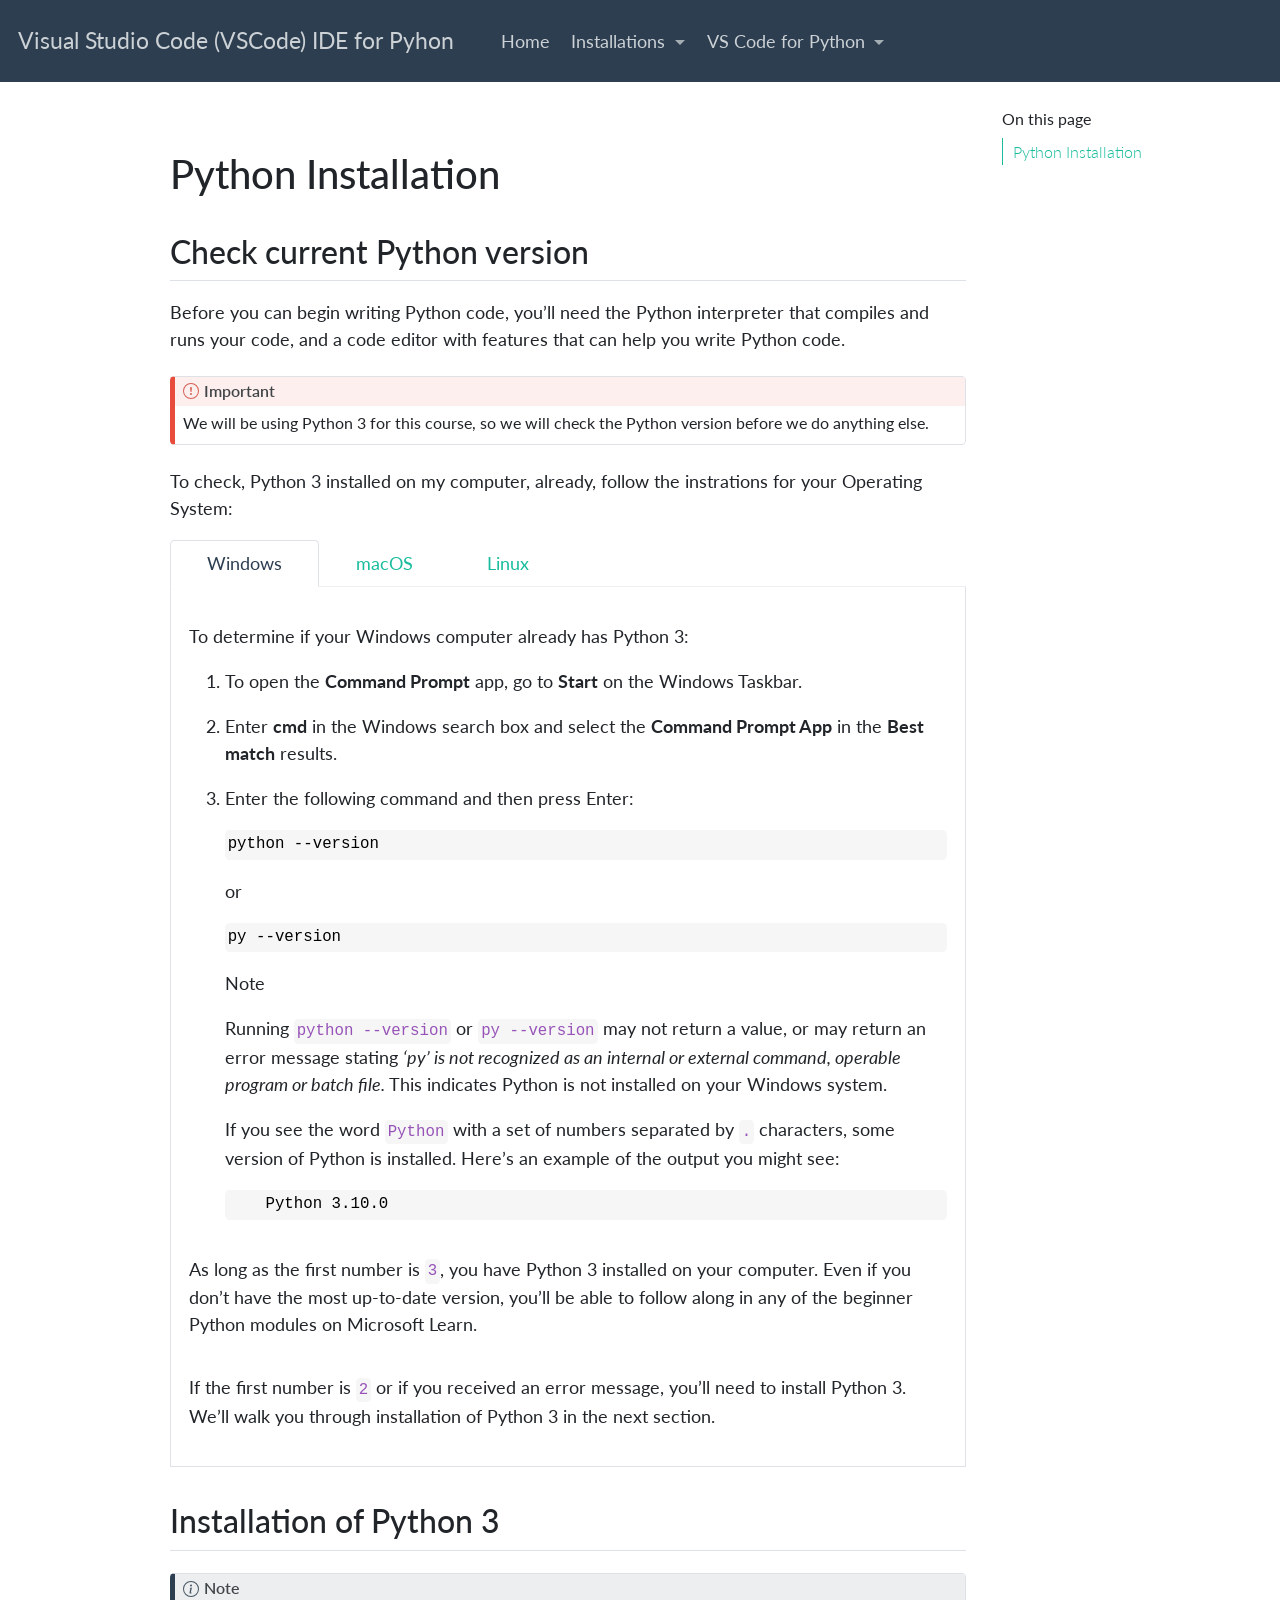
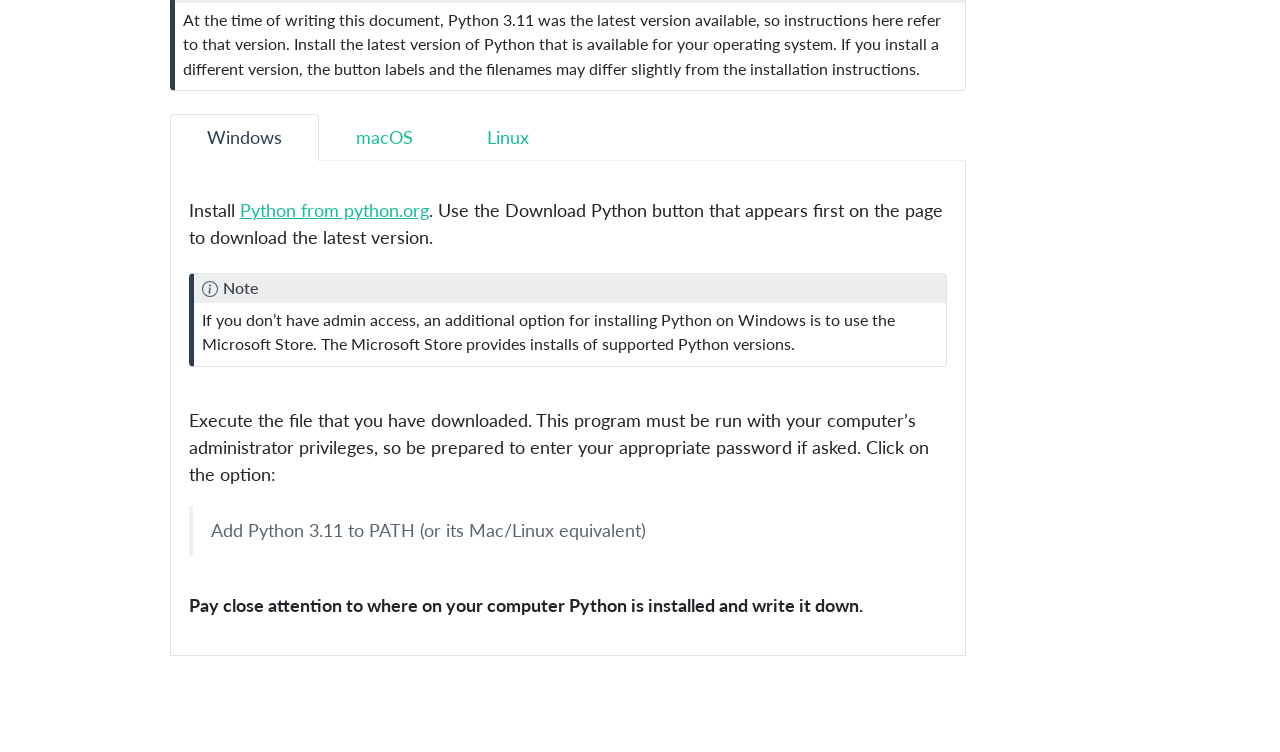
==== docs/python.html @ c5d936f9 "First commit" ====
<!DOCTYPE html>
<html xmlns="http://www.w3.org/1999/xhtml" lang="en" xml:lang="en"><head>

<meta charset="utf-8">
<meta name="generator" content="quarto-1.2.335">

<meta name="viewport" content="width=device-width, initial-scale=1.0, user-scalable=yes">


<title>Visual Studio Code (VSCode) IDE for Pyhon – python</title>
<style>
code{white-space: pre-wrap;}
span.smallcaps{font-variant: small-caps;}
div.columns{display: flex; gap: min(4vw, 1.5em);}
div.column{flex: auto; overflow-x: auto;}
div.hanging-indent{margin-left: 1.5em; text-indent: -1.5em;}
ul.task-list{list-style: none;}
ul.task-list li input[type="checkbox"] {
  width: 0.8em;
  margin: 0 0.8em 0.2em -1.6em;
  vertical-align: middle;
}
</style>


<script src="site_libs/quarto-nav/quarto-nav.js"></script>
<script src="site_libs/clipboard/clipboard.min.js"></script>
<script src="site_libs/quarto-search/autocomplete.umd.js"></script>
<script src="site_libs/quarto-search/fuse.min.js"></script>
<script src="site_libs/quarto-search/quarto-search.js"></script>
<meta name="quarto:offset" content="./">
<script src="site_libs/quarto-html/quarto.js"></script>
<script src="site_libs/quarto-html/popper.min.js"></script>
<script src="site_libs/quarto-html/tippy.umd.min.js"></script>
<script src="site_libs/quarto-html/anchor.min.js"></script>
<link href="site_libs/quarto-html/tippy.css" rel="stylesheet">
<link href="site_libs/quarto-html/quarto-syntax-highlighting.css" rel="stylesheet" id="quarto-text-highlighting-styles">
<script src="site_libs/bootstrap/bootstrap.min.js"></script>
<link href="site_libs/bootstrap/bootstrap-icons.css" rel="stylesheet">
<link href="site_libs/bootstrap/bootstrap.min.css" rel="stylesheet" id="quarto-bootstrap" data-mode="light">
<script id="quarto-search-options" type="application/json">{
  "location": "navbar",
  "copy-button": false,
  "collapse-after": 3,
  "panel-placement": "end",
  "type": "overlay",
  "limit": 20,
  "language": {
    "search-no-results-text": "No results",
    "search-matching-documents-text": "matching documents",
    "search-copy-link-title": "Copy link to search",
    "search-hide-matches-text": "Hide additional matches",
    "search-more-match-text": "more match in this document",
    "search-more-matches-text": "more matches in this document",
    "search-clear-button-title": "Clear",
    "search-detached-cancel-button-title": "Cancel",
    "search-submit-button-title": "Submit"
  }
}</script>


<link rel="stylesheet" href="styles.css">
</head>

<body class="nav-fixed">

<div id="quarto-search-results"></div>
  <header id="quarto-header" class="headroom fixed-top">
    <nav class="navbar navbar-expand-lg navbar-dark ">
      <div class="navbar-container container-fluid">
      <div class="navbar-brand-container">
    <a class="navbar-brand" href="./index.html">
    <span class="navbar-title">Visual Studio Code (VSCode) IDE for Pyhon</span>
    </a>
  </div>
          <button class="navbar-toggler" type="button" data-bs-toggle="collapse" data-bs-target="#navbarCollapse" aria-controls="navbarCollapse" aria-expanded="false" aria-label="Toggle navigation" onclick="if (window.quartoToggleHeadroom) { window.quartoToggleHeadroom(); }">
  <span class="navbar-toggler-icon"></span>
</button>
          <div class="collapse navbar-collapse" id="navbarCollapse">
            <ul class="navbar-nav navbar-nav-scroll me-auto">
  <li class="nav-item">
    <a class="nav-link" href="./index.html">
 <span class="menu-text">Home</span></a>
  </li>  
  <li class="nav-item dropdown ">
    <a class="nav-link dropdown-toggle" href="#" id="nav-menu-installations" role="button" data-bs-toggle="dropdown" aria-expanded="false">
 <span class="menu-text">Installations</span>
    </a>
    <ul class="dropdown-menu" aria-labelledby="nav-menu-installations">    
        <li>
    <a class="dropdown-item" href="./python.html">
 <span class="dropdown-text">Python Installation</span></a>
  </li>  
        <li>
    <a class="dropdown-item" href="./vscode.html">
 <span class="dropdown-text">Visual Studio Code Installation</span></a>
  </li>  
    </ul>
  </li>
  <li class="nav-item dropdown ">
    <a class="nav-link dropdown-toggle" href="#" id="nav-menu-vs-code-for-python" role="button" data-bs-toggle="dropdown" aria-expanded="false">
 <span class="menu-text">VS Code for Python</span>
    </a>
    <ul class="dropdown-menu" aria-labelledby="nav-menu-vs-code-for-python">    
        <li>
    <a class="dropdown-item" href="./python_extensions.html">
 <span class="dropdown-text">Installation of Python Extensions for VS Code</span></a>
  </li>  
        <li>
    <a class="dropdown-item" href="./running.html">
 <span class="dropdown-text">Getting Started with VS Code</span></a>
  </li>  
    </ul>
  </li>
</ul>
              <div id="quarto-search" class="" title="Search"></div>
          </div> <!-- /navcollapse -->
      </div> <!-- /container-fluid -->
    </nav>
</header>
<!-- content -->
<div id="quarto-content" class="quarto-container page-columns page-rows-contents page-layout-article page-navbar">
<!-- sidebar -->
<!-- margin-sidebar -->
    <div id="quarto-margin-sidebar" class="sidebar margin-sidebar">
        <nav id="TOC" role="doc-toc" class="toc-active">
    <h2 id="toc-title">On this page</h2>
   
  <ul>
  <li><a href="#python-installation" id="toc-python-installation" class="nav-link active" data-scroll-target="#python-installation">Python Installation</a>
  <ul class="collapse">
  <li><a href="#check-current-python-version" id="toc-check-current-python-version" class="nav-link" data-scroll-target="#check-current-python-version">Check current Python version</a></li>
  <li><a href="#installation-of-python-3" id="toc-installation-of-python-3" class="nav-link" data-scroll-target="#installation-of-python-3">Installation of Python 3</a></li>
  </ul></li>
  </ul>
</nav>
    </div>
<!-- main -->
<main class="content" id="quarto-document-content">



<section id="python-installation" class="level1">
<h1>Python Installation</h1>
<section id="check-current-python-version" class="level2">
<h2 class="anchored" data-anchor-id="check-current-python-version">Check current Python version</h2>
<p>Before you can begin writing Python code, you’ll need the Python interpreter that compiles and runs your code, and a code editor with features that can help you write Python code.</p>
<div class="callout-important callout callout-style-default callout-captioned">
<div class="callout-header d-flex align-content-center">
<div class="callout-icon-container">
<i class="callout-icon"></i>
</div>
<div class="callout-caption-container flex-fill">
Important
</div>
</div>
<div class="callout-body-container callout-body">
<p>We will be using Python 3 for this course, so we will check the Python version before we do anything else.</p>
</div>
</div>
<p>To check, Python 3 installed on my computer, already, follow the instrations for your Operating System:</p>
<div class="panel-tabset">
<ul class="nav nav-tabs" role="tablist"><li class="nav-item" role="presentation"><a class="nav-link active" id="tabset-1-1-tab" data-bs-toggle="tab" data-bs-target="#tabset-1-1" role="tab" aria-controls="tabset-1-1" aria-selected="true">Windows</a></li><li class="nav-item" role="presentation"><a class="nav-link" id="tabset-1-2-tab" data-bs-toggle="tab" data-bs-target="#tabset-1-2" role="tab" aria-controls="tabset-1-2" aria-selected="false">macOS</a></li><li class="nav-item" role="presentation"><a class="nav-link" id="tabset-1-3-tab" data-bs-toggle="tab" data-bs-target="#tabset-1-3" role="tab" aria-controls="tabset-1-3" aria-selected="false">Linux</a></li></ul>
<div class="tab-content">
<div id="tabset-1-1" class="tab-pane active" role="tabpanel" aria-labelledby="tabset-1-1-tab">
<p>To determine if your Windows computer already has Python 3:</p>
<ol type="1">
<li><p>To open the <strong>Command Prompt</strong> app, go to <strong>Start</strong> on the Windows Taskbar.</p></li>
<li><p>Enter <strong>cmd</strong> in the Windows search box and select the <strong>Command Prompt App</strong> in the <strong>Best match</strong> results.</p></li>
<li><p>Enter the following command and then press Enter:</p>
<pre><code>python --version</code></pre>
<p>or</p>
<pre><code>py --version</code></pre>
<p>Note</p>
<p>Running <code>python --version</code> or <code>py --version</code> may not return a value, or may return an error message stating <em>‘py’ is not recognized as an internal or external command, operable program or batch file.</em> This indicates Python is not installed on your Windows system.</p>
<p>If you see the word <code>Python</code> with a set of numbers separated by <code>.</code> characters, some version of Python is installed. Here’s an example of the output you might see:</p>
<pre><code>    Python 3.10.0</code></pre></li>
</ol>
<p>As long as the first number is <code>3</code>, you have Python 3 installed on your computer. Even if you don’t have the most up-to-date version, you’ll be able to follow along in any of the beginner Python modules on Microsoft Learn.</p>
<p>If the first number is <code>2</code> or if you received an error message, you’ll need to install Python 3. We’ll walk you through installation of Python 3 in the next section.</p>
</div>
<div id="tabset-1-2" class="tab-pane" role="tabpanel" aria-labelledby="tabset-1-2-tab">
<p>To determine if your macOS computer already has Python 3 installed:</p>
<ol type="1">
<li><p>Open the Terminal app by pressing Command + Spacebar key combination to search by using Spotlight.</p></li>
<li><p>In the search box, enter <strong>Terminal</strong>. In the results set select <strong>Terminal app</strong>, and then press Return to start the app.</p></li>
<li><p>At the command prompt, enter the following command:</p>
<pre><code>python3 --version</code></pre>
<p>Note</p>
<p>Running <code>python3 --version</code> may return an error message stating <em>command not found</em>. This indicates Python 3 is not installed on your iOS system.</p>
<p>You may see the return output contains the word <code>Python</code> followed by a set of numbers separated by <code>.</code> characters, for example:</p>
<pre><code>Python 3.10.0</code></pre></li>
</ol>
<p>As long as the first number is <code>3</code>, you have Python 3 installed on your computer. Even if you don’t have the most up-to-date version, you’ll be able to follow along in any of the beginner Python modules on Microsoft Learn.</p>
<p>If you received an error message, you’ll need to install Python 3. We’ll walk through installation of Python 3 in the next section.</p>
</div>
<div id="tabset-1-3" class="tab-pane" role="tabpanel" aria-labelledby="tabset-1-3-tab">
<p>Python is pre-installed on most Linux distributions (like Ubuntu).</p>
<p>To determine if your Linux computer already has Python 3 installed:</p>
<ol type="1">
<li><p>Open a Linux terminal session. The instructions for opening this session depend on your distribution and version of Linux. Check the online documentation for your Linux distribution for instructions on how to open a terminal session.</p></li>
<li><p>Enter the following command and then press Enter.</p>
<pre><code>python3 --version</code></pre>
<p>Note</p>
<p>Running <code>python3 --version</code> may return an error message stating <em>bash: python3: command not found</em>. This indicates Python 3 is not installed on your Linux system.</p></li>
</ol>
<p>The output may include the word <code>Python</code> with a set of numbers separated by <code>.</code> characters, for example:</p>
<pre><code>    Python 3.10.0</code></pre>
<p>As long as the first number is <code>3</code>, you have Python 3 installed on your computer. Even if you don’t have the most up-to-date version, you’ll be able to follow along in any of the beginner Python modules on Microsoft Learn.</p>
<p>If you received an error message, you’ll need to install Python 3. We’ll walk you through installation of Python 3 in the next section.</p>
</div>
</div>
</div>
</section>
<section id="installation-of-python-3" class="level2">
<h2 class="anchored" data-anchor-id="installation-of-python-3">Installation of Python 3</h2>
<div class="callout-note callout callout-style-default callout-captioned">
<div class="callout-header d-flex align-content-center">
<div class="callout-icon-container">
<i class="callout-icon"></i>
</div>
<div class="callout-caption-container flex-fill">
Note
</div>
</div>
<div class="callout-body-container callout-body">
<p>At the time of writing this document, Python 3.11 was the latest version available, so instructions here refer to that version. Install the latest version of Python that is available for your operating system. If you install a different version, the button labels and the filenames may differ slightly from the installation instructions.</p>
</div>
</div>
<div class="panel-tabset">
<ul class="nav nav-tabs" role="tablist"><li class="nav-item" role="presentation"><a class="nav-link active" id="tabset-2-1-tab" data-bs-toggle="tab" data-bs-target="#tabset-2-1" role="tab" aria-controls="tabset-2-1" aria-selected="true">Windows</a></li><li class="nav-item" role="presentation"><a class="nav-link" id="tabset-2-2-tab" data-bs-toggle="tab" data-bs-target="#tabset-2-2" role="tab" aria-controls="tabset-2-2" aria-selected="false">macOS</a></li><li class="nav-item" role="presentation"><a class="nav-link" id="tabset-2-3-tab" data-bs-toggle="tab" data-bs-target="#tabset-2-3" role="tab" aria-controls="tabset-2-3" aria-selected="false">Linux</a></li></ul>
<div class="tab-content">
<div id="tabset-2-1" class="tab-pane active" role="tabpanel" aria-labelledby="tabset-2-1-tab">
<p>Install <a href="https://www.python.org/downloads/">Python from python.org</a>. Use the Download Python button that appears first on the page to download the latest version.</p>
<div class="callout-note callout callout-style-default callout-captioned">
<div class="callout-header d-flex align-content-center">
<div class="callout-icon-container">
<i class="callout-icon"></i>
</div>
<div class="callout-caption-container flex-fill">
Note
</div>
</div>
<div class="callout-body-container callout-body">
<p>If you don’t have admin access, an additional option for installing Python on Windows is to use the Microsoft Store. The Microsoft Store provides installs of supported Python versions.</p>
</div>
</div>
<p>Execute the file that you have downloaded. This program must be run with your computer’s administrator privileges, so be prepared to enter your appropriate password if asked. Click on the option:</p>
<blockquote class="blockquote">
<p>Add Python 3.11 to PATH (or its Mac/Linux equivalent)</p>
</blockquote>
<p><strong>Pay close attention to where on your computer Python is installed and write it down.</strong></p>
</div>
<div id="tabset-2-2" class="tab-pane" role="tabpanel" aria-labelledby="tabset-2-2-tab">
<p>The system install of Python on macOS is not supported. Instead, a package management system like <code>Homebrew</code> is recommended. To install Python using Homebrew on macOS use <code>brew install python3</code> at the Terminal prompt.</p>
<div class="callout-note callout callout-style-default callout-captioned">
<div class="callout-header d-flex align-content-center">
<div class="callout-icon-container">
<i class="callout-icon"></i>
</div>
<div class="callout-caption-container flex-fill">
Note
</div>
</div>
<div class="callout-body-container callout-body">
<p>On macOS, make sure the location of your VS Code installation is included in your PATH environment variable.</p>
</div>
</div>
</div>
<div id="tabset-2-3" class="tab-pane" role="tabpanel" aria-labelledby="tabset-2-3-tab">
<p>The built-in Python 3 installation on Linux works well, but to install other Python packages you must install <code>pip</code> with <code>apt</code> or <code>dnf</code> package mangement depending on your Linux versions.</p>
</div>
</div>
</div>


</section>
</section>

</main> <!-- /main -->
<script id="quarto-html-after-body" type="application/javascript">
window.document.addEventListener("DOMContentLoaded", function (event) {
  const toggleBodyColorMode = (bsSheetEl) => {
    const mode = bsSheetEl.getAttribute("data-mode");
    const bodyEl = window.document.querySelector("body");
    if (mode === "dark") {
      bodyEl.classList.add("quarto-dark");
      bodyEl.classList.remove("quarto-light");
    } else {
      bodyEl.classList.add("quarto-light");
      bodyEl.classList.remove("quarto-dark");
    }
  }
  const toggleBodyColorPrimary = () => {
    const bsSheetEl = window.document.querySelector("link#quarto-bootstrap");
    if (bsSheetEl) {
      toggleBodyColorMode(bsSheetEl);
    }
  }
  toggleBodyColorPrimary();  
  const icon = "";
  const anchorJS = new window.AnchorJS();
  anchorJS.options = {
    placement: 'right',
    icon: icon
  };
  anchorJS.add('.anchored');
  const clipboard = new window.ClipboardJS('.code-copy-button', {
    target: function(trigger) {
      return trigger.previousElementSibling;
    }
  });
  clipboard.on('success', function(e) {
    // button target
    const button = e.trigger;
    // don't keep focus
    button.blur();
    // flash "checked"
    button.classList.add('code-copy-button-checked');
    var currentTitle = button.getAttribute("title");
    button.setAttribute("title", "Copied!");
    let tooltip;
    if (window.bootstrap) {
      button.setAttribute("data-bs-toggle", "tooltip");
      button.setAttribute("data-bs-placement", "left");
      button.setAttribute("data-bs-title", "Copied!");
      tooltip = new bootstrap.Tooltip(button, 
        { trigger: "manual", 
          customClass: "code-copy-button-tooltip",
          offset: [0, -8]});
      tooltip.show();    
    }
    setTimeout(function() {
      if (tooltip) {
        tooltip.hide();
        button.removeAttribute("data-bs-title");
        button.removeAttribute("data-bs-toggle");
        button.removeAttribute("data-bs-placement");
      }
      button.setAttribute("title", currentTitle);
      button.classList.remove('code-copy-button-checked');
    }, 1000);
    // clear code selection
    e.clearSelection();
  });
  function tippyHover(el, contentFn) {
    const config = {
      allowHTML: true,
      content: contentFn,
      maxWidth: 500,
      delay: 100,
      arrow: false,
      appendTo: function(el) {
          return el.parentElement;
      },
      interactive: true,
      interactiveBorder: 10,
      theme: 'quarto',
      placement: 'bottom-start'
    };
    window.tippy(el, config); 
  }
  const noterefs = window.document.querySelectorAll('a[role="doc-noteref"]');
  for (var i=0; i<noterefs.length; i++) {
    const ref = noterefs[i];
    tippyHover(ref, function() {
      // use id or data attribute instead here
      let href = ref.getAttribute('data-footnote-href') || ref.getAttribute('href');
      try { href = new URL(href).hash; } catch {}
      const id = href.replace(/^#\/?/, "");
      const note = window.document.getElementById(id);
      return note.innerHTML;
    });
  }
  const findCites = (el) => {
    const parentEl = el.parentElement;
    if (parentEl) {
      const cites = parentEl.dataset.cites;
      if (cites) {
        return {
          el,
          cites: cites.split(' ')
        };
      } else {
        return findCites(el.parentElement)
      }
    } else {
      return undefined;
    }
  };
  var bibliorefs = window.document.querySelectorAll('a[role="doc-biblioref"]');
  for (var i=0; i<bibliorefs.length; i++) {
    const ref = bibliorefs[i];
    const citeInfo = findCites(ref);
    if (citeInfo) {
      tippyHover(citeInfo.el, function() {
        var popup = window.document.createElement('div');
        citeInfo.cites.forEach(function(cite) {
          var citeDiv = window.document.createElement('div');
          citeDiv.classList.add('hanging-indent');
          citeDiv.classList.add('csl-entry');
          var biblioDiv = window.document.getElementById('ref-' + cite);
          if (biblioDiv) {
            citeDiv.innerHTML = biblioDiv.innerHTML;
          }
          popup.appendChild(citeDiv);
        });
        return popup.innerHTML;
      });
    }
  }
});
</script>
</div> <!-- /content -->



</body></html>
---- docs/site_libs/quarto-html/tippy.css ----
.tippy-box[data-animation=fade][data-state=hidden]{opacity:0}[data-tippy-root]{max-width:calc(100vw - 10px)}.tippy-box{position:relative;background-color:#333;color:#fff;border-radius:4px;font-size:14px;line-height:1.4;white-space:normal;outline:0;transition-property:transform,visibility,opacity}.tippy-box[data-placement^=top]>.tippy-arrow{bottom:0}.tippy-box[data-placement^=top]>.tippy-arrow:before{bottom:-7px;left:0;border-width:8px 8px 0;border-top-color:initial;transform-origin:center top}.tippy-box[data-placement^=bottom]>.tippy-arrow{top:0}.tippy-box[data-placement^=bottom]>.tippy-arrow:before{top:-7px;left:0;border-width:0 8px 8px;border-bottom-color:initial;transform-origin:center bottom}.tippy-box[data-placement^=left]>.tippy-arrow{right:0}.tippy-box[data-placement^=left]>.tippy-arrow:before{border-width:8px 0 8px 8px;border-left-color:initial;right:-7px;transform-origin:center left}.tippy-box[data-placement^=right]>.tippy-arrow{left:0}.tippy-box[data-placement^=right]>.tippy-arrow:before{left:-7px;border-width:8px 8px 8px 0;border-right-color:initial;transform-origin:center right}.tippy-box[data-inertia][data-state=visible]{transition-timing-function:cubic-bezier(.54,1.5,.38,1.11)}.tippy-arrow{width:16px;height:16px;color:#333}.tippy-arrow:before{content:"";position:absolute;border-color:transparent;border-style:solid}.tippy-content{position:relative;padding:5px 9px;z-index:1}
---- docs/styles.css ----
/* css styles */
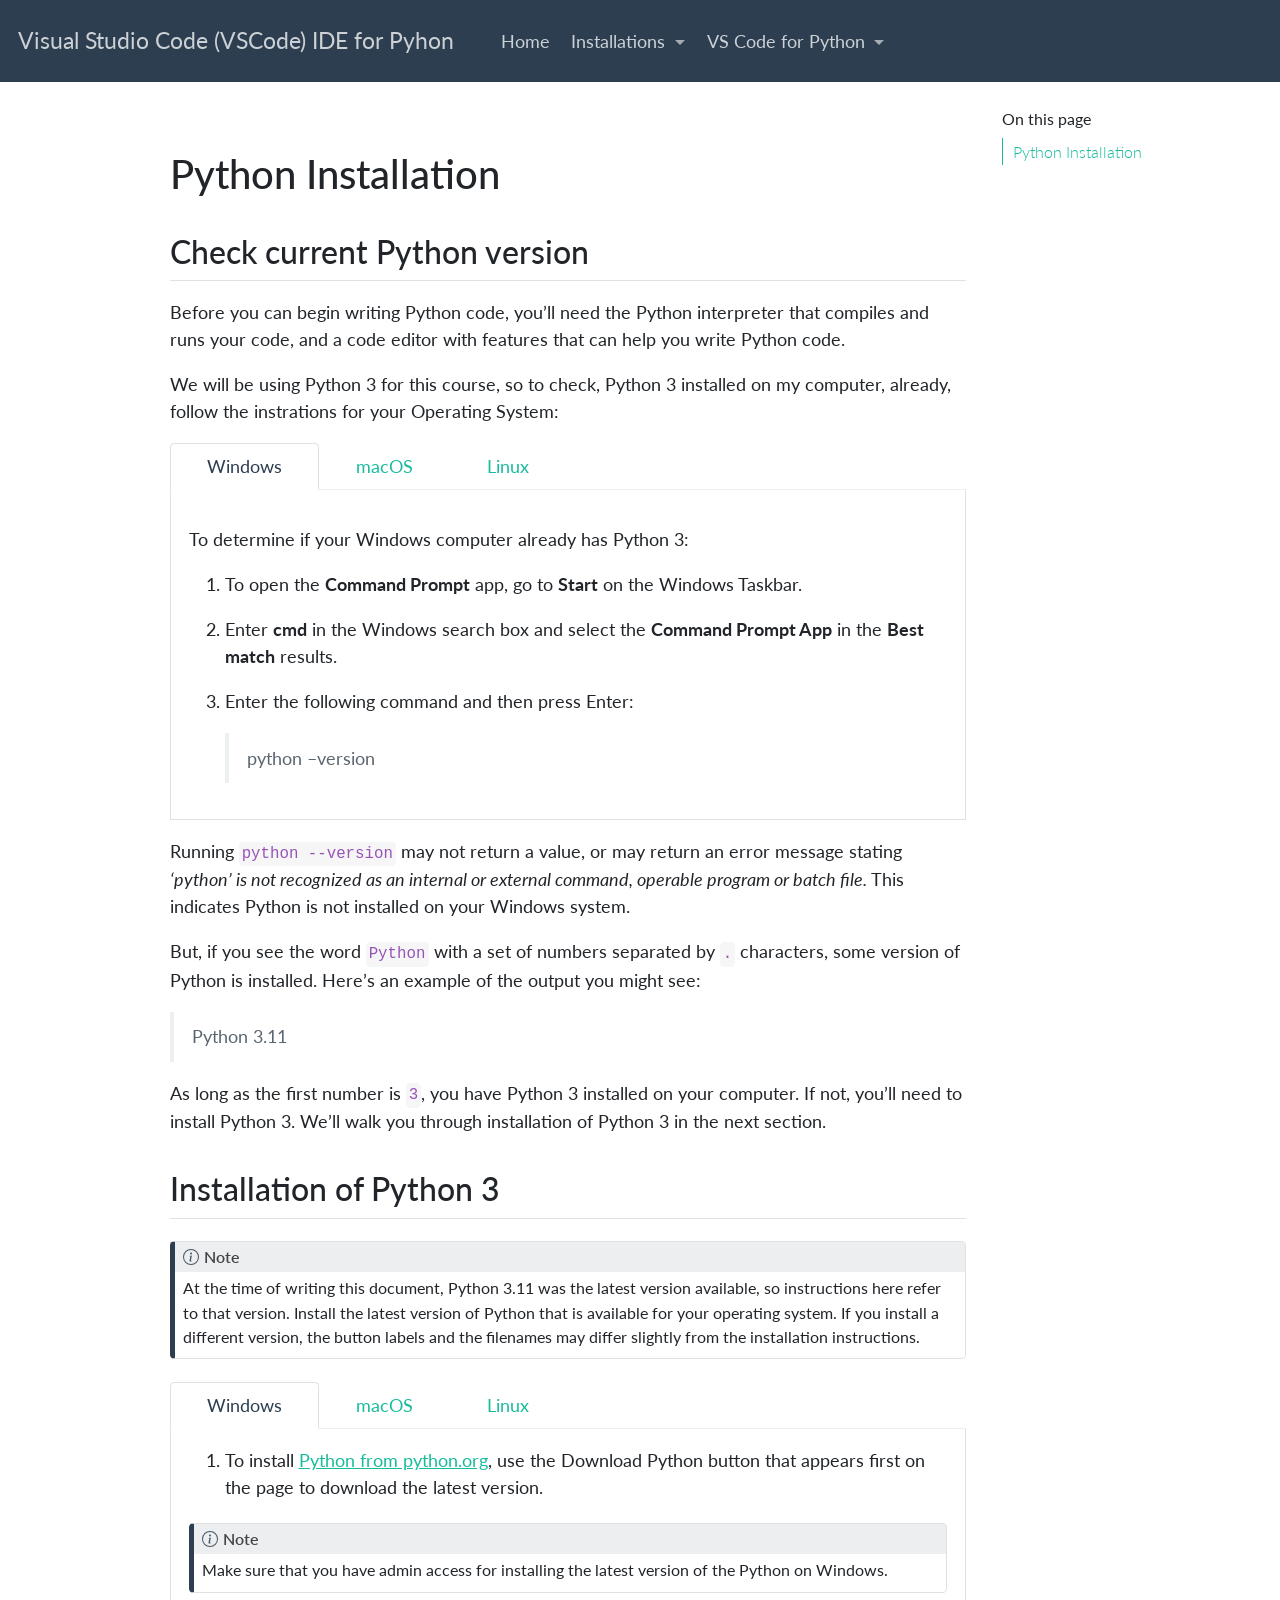
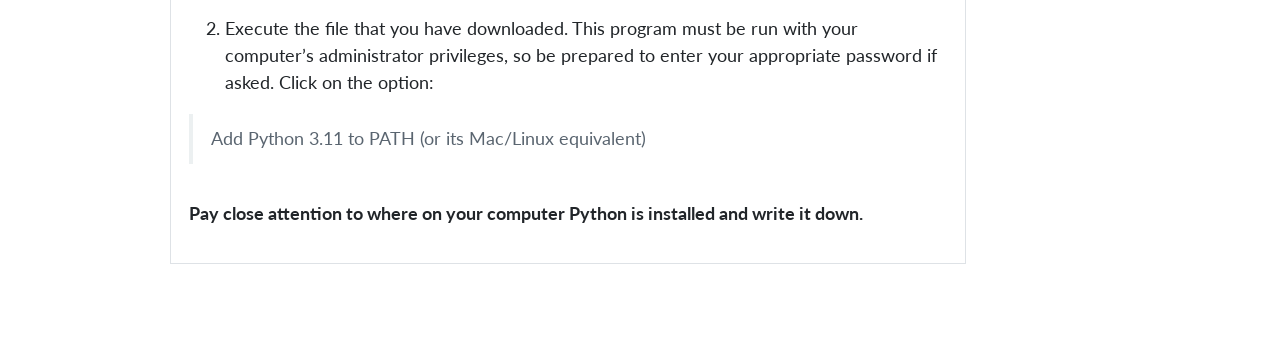
==== commit 2f593a85: "updates" ====
--- a/docs/python.html
+++ b/docs/python.html
@@ -145,20 +145,7 @@
 <section id="check-current-python-version" class="level2">
 <h2 class="anchored" data-anchor-id="check-current-python-version">Check current Python version</h2>
 <p>Before you can begin writing Python code, you’ll need the Python interpreter that compiles and runs your code, and a code editor with features that can help you write Python code.</p>
-<div class="callout-important callout callout-style-default callout-captioned">
-<div class="callout-header d-flex align-content-center">
-<div class="callout-icon-container">
-<i class="callout-icon"></i>
-</div>
-<div class="callout-caption-container flex-fill">
-Important
-</div>
-</div>
-<div class="callout-body-container callout-body">
-<p>We will be using Python 3 for this course, so we will check the Python version before we do anything else.</p>
-</div>
-</div>
-<p>To check, Python 3 installed on my computer, already, follow the instrations for your Operating System:</p>
+<p>We will be using Python 3 for this course, so to check, Python 3 installed on my computer, already, follow the instrations for your Operating System:</p>
 <div class="panel-tabset">
 <ul class="nav nav-tabs" role="tablist"><li class="nav-item" role="presentation"><a class="nav-link active" id="tabset-1-1-tab" data-bs-toggle="tab" data-bs-target="#tabset-1-1" role="tab" aria-controls="tabset-1-1" aria-selected="true">Windows</a></li><li class="nav-item" role="presentation"><a class="nav-link" id="tabset-1-2-tab" data-bs-toggle="tab" data-bs-target="#tabset-1-2" role="tab" aria-controls="tabset-1-2" aria-selected="false">macOS</a></li><li class="nav-item" role="presentation"><a class="nav-link" id="tabset-1-3-tab" data-bs-toggle="tab" data-bs-target="#tabset-1-3" role="tab" aria-controls="tabset-1-3" aria-selected="false">Linux</a></li></ul>
 <div class="tab-content">
@@ -168,49 +155,42 @@
 <li><p>To open the <strong>Command Prompt</strong> app, go to <strong>Start</strong> on the Windows Taskbar.</p></li>
 <li><p>Enter <strong>cmd</strong> in the Windows search box and select the <strong>Command Prompt App</strong> in the <strong>Best match</strong> results.</p></li>
 <li><p>Enter the following command and then press Enter:</p>
-<pre><code>python --version</code></pre>
-<p>or</p>
-<pre><code>py --version</code></pre>
-<p>Note</p>
-<p>Running <code>python --version</code> or <code>py --version</code> may not return a value, or may return an error message stating <em>‘py’ is not recognized as an internal or external command, operable program or batch file.</em> This indicates Python is not installed on your Windows system.</p>
-<p>If you see the word <code>Python</code> with a set of numbers separated by <code>.</code> characters, some version of Python is installed. Here’s an example of the output you might see:</p>
-<pre><code>    Python 3.10.0</code></pre></li>
+<blockquote class="blockquote">
+<p>python –version</p>
+</blockquote></li>
 </ol>
-<p>As long as the first number is <code>3</code>, you have Python 3 installed on your computer. Even if you don’t have the most up-to-date version, you’ll be able to follow along in any of the beginner Python modules on Microsoft Learn.</p>
-<p>If the first number is <code>2</code> or if you received an error message, you’ll need to install Python 3. We’ll walk you through installation of Python 3 in the next section.</p>
 </div>
 <div id="tabset-1-2" class="tab-pane" role="tabpanel" aria-labelledby="tabset-1-2-tab">
 <p>To determine if your macOS computer already has Python 3 installed:</p>
 <ol type="1">
-<li><p>Open the Terminal app by pressing Command + Spacebar key combination to search by using Spotlight.</p></li>
+<li><p>Open the Terminal app by pressing <code>Command + Spacebar key</code> combination to search by using Spotlight.</p></li>
 <li><p>In the search box, enter <strong>Terminal</strong>. In the results set select <strong>Terminal app</strong>, and then press Return to start the app.</p></li>
-<li><p>At the command prompt, enter the following command:</p>
-<pre><code>python3 --version</code></pre>
-<p>Note</p>
-<p>Running <code>python3 --version</code> may return an error message stating <em>command not found</em>. This indicates Python 3 is not installed on your iOS system.</p>
-<p>You may see the return output contains the word <code>Python</code> followed by a set of numbers separated by <code>.</code> characters, for example:</p>
-<pre><code>Python 3.10.0</code></pre></li>
+<li><p>At the command prompt, enter the following command:</p></li>
 </ol>
-<p>As long as the first number is <code>3</code>, you have Python 3 installed on your computer. Even if you don’t have the most up-to-date version, you’ll be able to follow along in any of the beginner Python modules on Microsoft Learn.</p>
-<p>If you received an error message, you’ll need to install Python 3. We’ll walk through installation of Python 3 in the next section.</p>
+<blockquote class="blockquote">
+<p>python –version</p>
+</blockquote>
 </div>
 <div id="tabset-1-3" class="tab-pane" role="tabpanel" aria-labelledby="tabset-1-3-tab">
-<p>Python is pre-installed on most Linux distributions (like Ubuntu).</p>
-<p>To determine if your Linux computer already has Python 3 installed:</p>
+<p>Python is pre-installed on most Linux distributions (like Ubuntu). To determine if your Linux computer already has Python 3 installed:</p>
 <ol type="1">
-<li><p>Open a Linux terminal session. The instructions for opening this session depend on your distribution and version of Linux. Check the online documentation for your Linux distribution for instructions on how to open a terminal session.</p></li>
-<li><p>Enter the following command and then press Enter.</p>
-<pre><code>python3 --version</code></pre>
-<p>Note</p>
-<p>Running <code>python3 --version</code> may return an error message stating <em>bash: python3: command not found</em>. This indicates Python 3 is not installed on your Linux system.</p></li>
+<li><p>Open a Linux terminal session.</p></li>
+<li><p>Enter the following command and then press Enter.</p></li>
 </ol>
-<p>The output may include the word <code>Python</code> with a set of numbers separated by <code>.</code> characters, for example:</p>
-<pre><code>    Python 3.10.0</code></pre>
-<p>As long as the first number is <code>3</code>, you have Python 3 installed on your computer. Even if you don’t have the most up-to-date version, you’ll be able to follow along in any of the beginner Python modules on Microsoft Learn.</p>
-<p>If you received an error message, you’ll need to install Python 3. We’ll walk you through installation of Python 3 in the next section.</p>
-</div>
-</div>
-</div>
+<blockquote class="blockquote">
+<p>python –version</p>
+</blockquote>
+</div>
+</div>
+</div>
+<div class="{callout-note}">
+<p>Running <code>python --version</code> may not return a value, or may return an error message stating <em>‘python’ is not recognized as an internal or external command, operable program or batch file.</em> This indicates Python is not installed on your Windows system.</p>
+<p>But, if you see the word <code>Python</code> with a set of numbers separated by <code>.</code> characters, some version of Python is installed. Here’s an example of the output you might see:</p>
+<blockquote class="blockquote">
+<p>Python 3.11</p>
+</blockquote>
+</div>
+<p>As long as the first number is <code>3</code>, you have Python 3 installed on your computer. If not, you’ll need to install Python 3. We’ll walk you through installation of Python 3 in the next section.</p>
 </section>
 <section id="installation-of-python-3" class="level2">
 <h2 class="anchored" data-anchor-id="installation-of-python-3">Installation of Python 3</h2>
@@ -231,7 +211,9 @@
 <ul class="nav nav-tabs" role="tablist"><li class="nav-item" role="presentation"><a class="nav-link active" id="tabset-2-1-tab" data-bs-toggle="tab" data-bs-target="#tabset-2-1" role="tab" aria-controls="tabset-2-1" aria-selected="true">Windows</a></li><li class="nav-item" role="presentation"><a class="nav-link" id="tabset-2-2-tab" data-bs-toggle="tab" data-bs-target="#tabset-2-2" role="tab" aria-controls="tabset-2-2" aria-selected="false">macOS</a></li><li class="nav-item" role="presentation"><a class="nav-link" id="tabset-2-3-tab" data-bs-toggle="tab" data-bs-target="#tabset-2-3" role="tab" aria-controls="tabset-2-3" aria-selected="false">Linux</a></li></ul>
 <div class="tab-content">
 <div id="tabset-2-1" class="tab-pane active" role="tabpanel" aria-labelledby="tabset-2-1-tab">
-<p>Install <a href="https://www.python.org/downloads/">Python from python.org</a>. Use the Download Python button that appears first on the page to download the latest version.</p>
+<ol type="1">
+<li>To install <a href="https://www.python.org/downloads/">Python from python.org</a>, use the Download Python button that appears first on the page to download the latest version.</li>
+</ol>
 <div class="callout-note callout callout-style-default callout-captioned">
 <div class="callout-header d-flex align-content-center">
 <div class="callout-icon-container">
@@ -242,10 +224,12 @@
 </div>
 </div>
 <div class="callout-body-container callout-body">
-<p>If you don’t have admin access, an additional option for installing Python on Windows is to use the Microsoft Store. The Microsoft Store provides installs of supported Python versions.</p>
-</div>
-</div>
-<p>Execute the file that you have downloaded. This program must be run with your computer’s administrator privileges, so be prepared to enter your appropriate password if asked. Click on the option:</p>
+<p>Make sure that you have admin access for installing the latest version of the Python on Windows.</p>
+</div>
+</div>
+<ol start="2" type="1">
+<li>Execute the file that you have downloaded. This program must be run with your computer’s administrator privileges, so be prepared to enter your appropriate password if asked. Click on the option:</li>
+</ol>
 <blockquote class="blockquote">
 <p>Add Python 3.11 to PATH (or its Mac/Linux equivalent)</p>
 </blockquote>
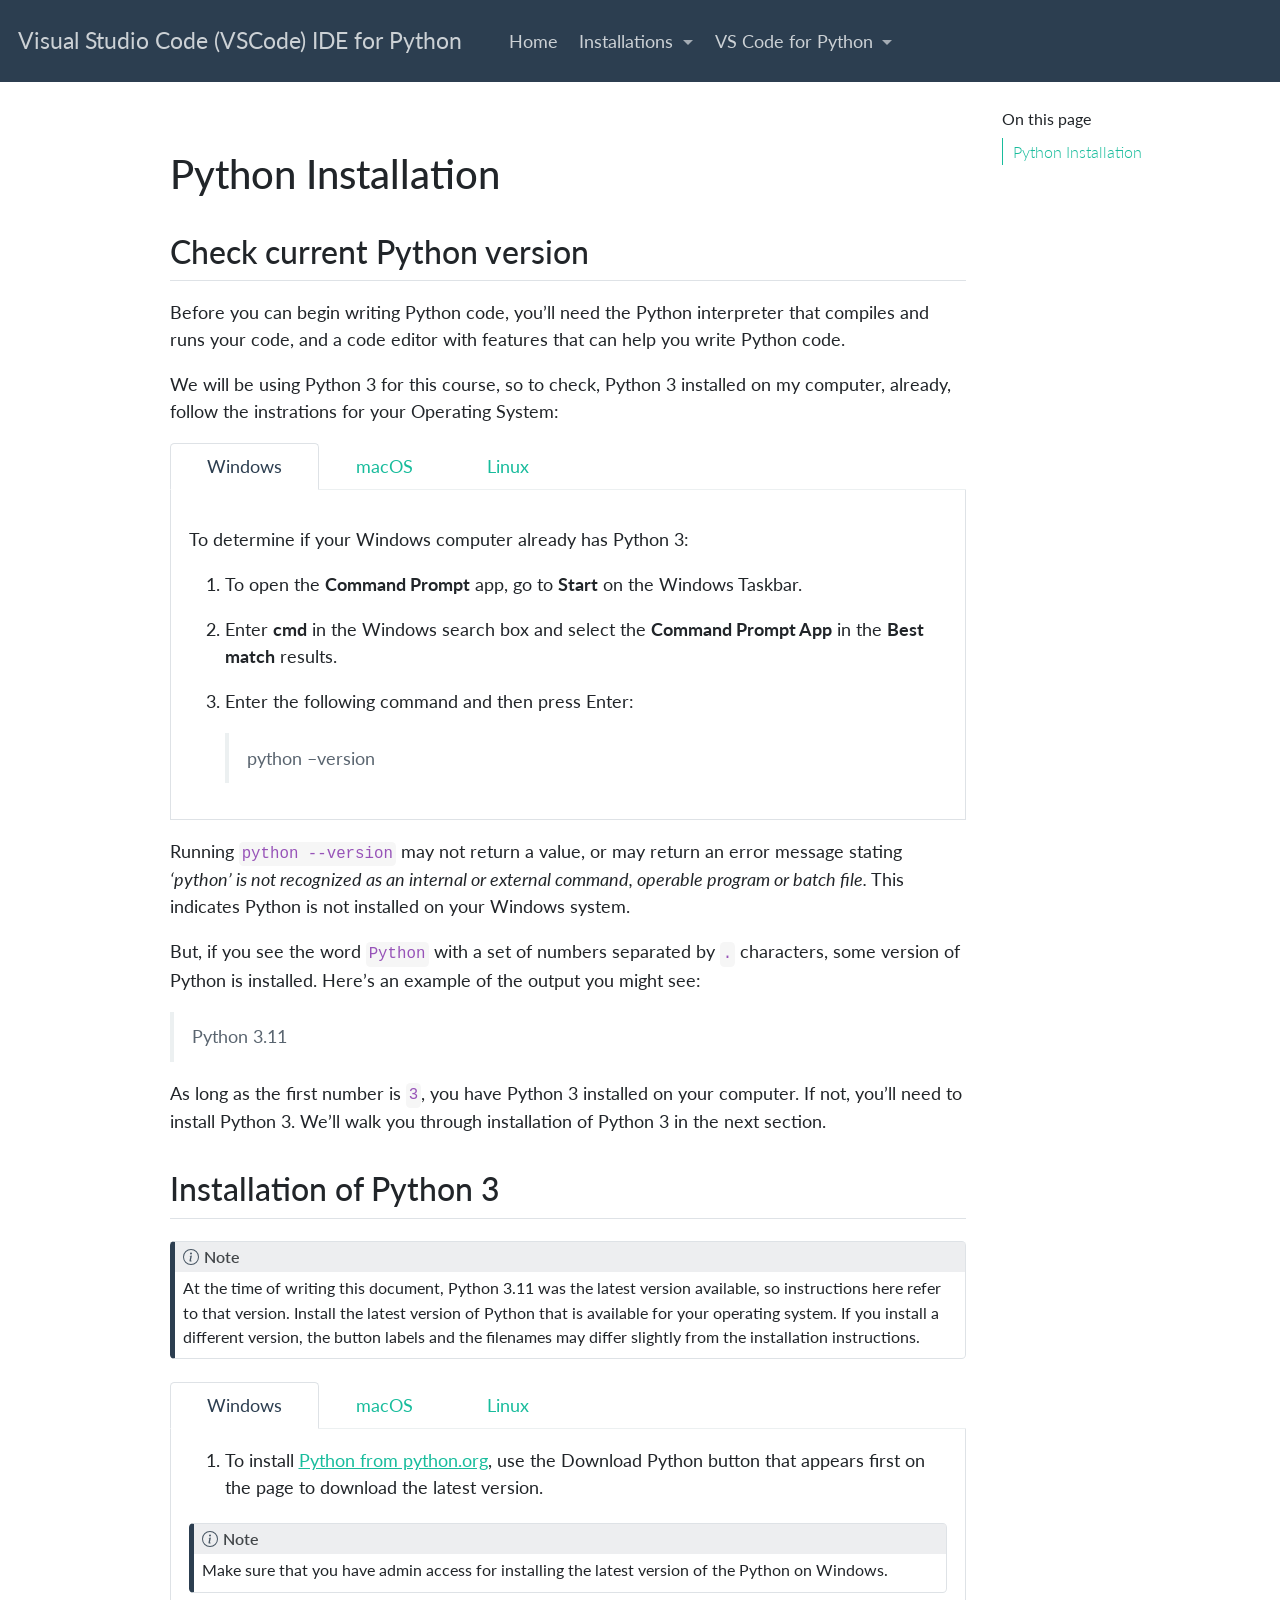
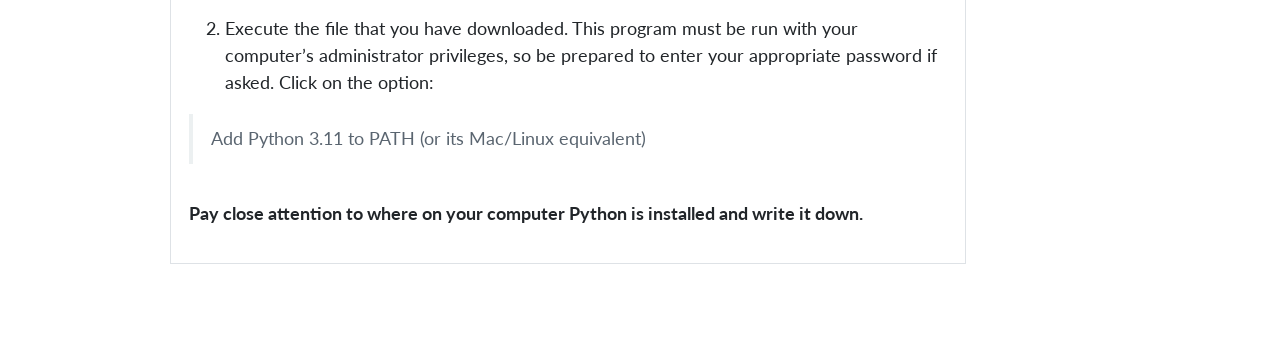
==== commit 036a404e: "Update" ====
--- a/docs/python.html
+++ b/docs/python.html
@@ -7,7 +7,7 @@
 <meta name="viewport" content="width=device-width, initial-scale=1.0, user-scalable=yes">
 
 
-<title>Visual Studio Code (VSCode) IDE for Pyhon – python</title>
+<title>Visual Studio Code (VSCode) IDE for Python – python</title>
 <style>
 code{white-space: pre-wrap;}
 span.smallcaps{font-variant: small-caps;}
@@ -70,7 +70,7 @@
       <div class="navbar-container container-fluid">
       <div class="navbar-brand-container">
     <a class="navbar-brand" href="./index.html">
-    <span class="navbar-title">Visual Studio Code (VSCode) IDE for Pyhon</span>
+    <span class="navbar-title">Visual Studio Code (VSCode) IDE for Python</span>
     </a>
   </div>
           <button class="navbar-toggler" type="button" data-bs-toggle="collapse" data-bs-target="#navbarCollapse" aria-controls="navbarCollapse" aria-expanded="false" aria-label="Toggle navigation" onclick="if (window.quartoToggleHeadroom) { window.quartoToggleHeadroom(); }">
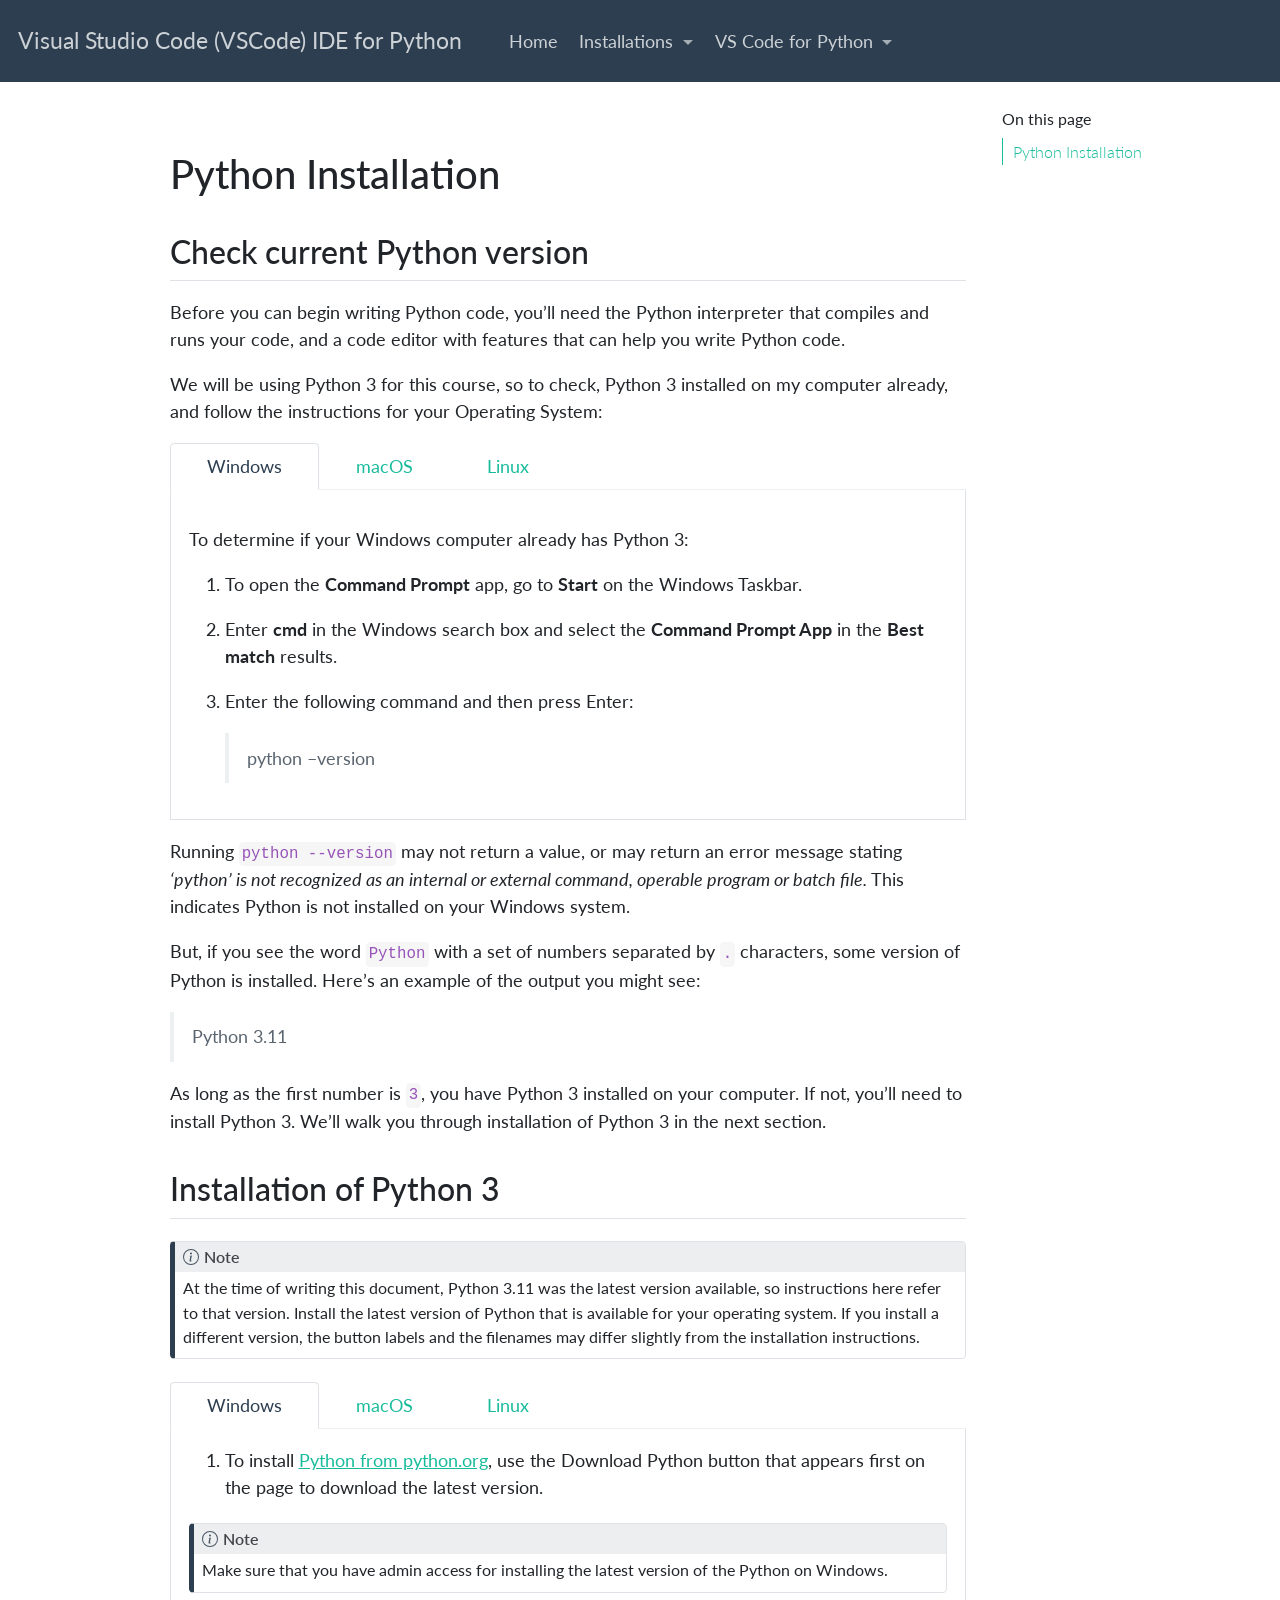
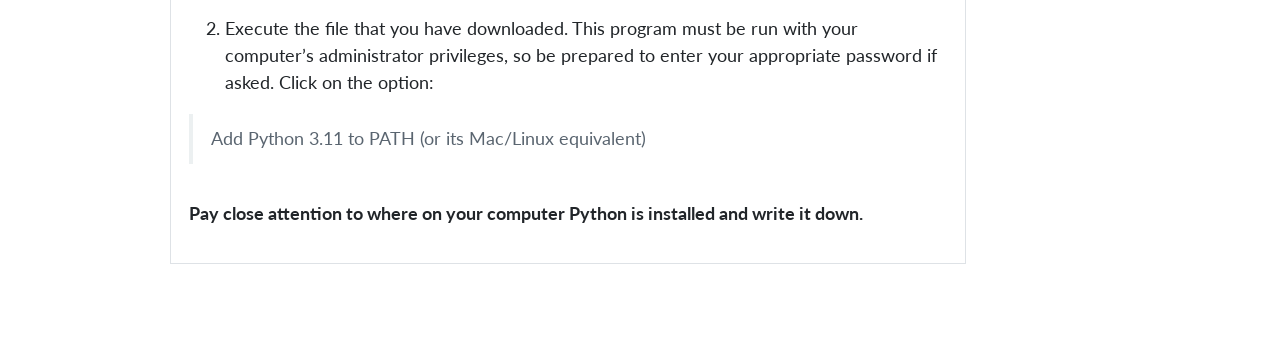
==== commit 6cc455da: "updates" ====
--- a/docs/python.html
+++ b/docs/python.html
@@ -104,7 +104,7 @@
     <ul class="dropdown-menu" aria-labelledby="nav-menu-vs-code-for-python">    
         <li>
     <a class="dropdown-item" href="./python_extensions.html">
- <span class="dropdown-text">Installation of Python Extensions for VS Code</span></a>
+ <span class="dropdown-text">Installation of Python Extensions for VSCode</span></a>
   </li>  
         <li>
     <a class="dropdown-item" href="./running.html">
@@ -145,7 +145,7 @@
 <section id="check-current-python-version" class="level2">
 <h2 class="anchored" data-anchor-id="check-current-python-version">Check current Python version</h2>
 <p>Before you can begin writing Python code, you’ll need the Python interpreter that compiles and runs your code, and a code editor with features that can help you write Python code.</p>
-<p>We will be using Python 3 for this course, so to check, Python 3 installed on my computer, already, follow the instrations for your Operating System:</p>
+<p>We will be using Python 3 for this course, so to check, Python 3 installed on my computer already, and follow the instructions for your Operating System:</p>
 <div class="panel-tabset">
 <ul class="nav nav-tabs" role="tablist"><li class="nav-item" role="presentation"><a class="nav-link active" id="tabset-1-1-tab" data-bs-toggle="tab" data-bs-target="#tabset-1-1" role="tab" aria-controls="tabset-1-1" aria-selected="true">Windows</a></li><li class="nav-item" role="presentation"><a class="nav-link" id="tabset-1-2-tab" data-bs-toggle="tab" data-bs-target="#tabset-1-2" role="tab" aria-controls="tabset-1-2" aria-selected="false">macOS</a></li><li class="nav-item" role="presentation"><a class="nav-link" id="tabset-1-3-tab" data-bs-toggle="tab" data-bs-target="#tabset-1-3" role="tab" aria-controls="tabset-1-3" aria-selected="false">Linux</a></li></ul>
 <div class="tab-content">
@@ -247,7 +247,7 @@
 </div>
 </div>
 <div class="callout-body-container callout-body">
-<p>On macOS, make sure the location of your VS Code installation is included in your PATH environment variable.</p>
+<p>On macOS, make sure the location of your VSCode installation is included in your PATH environment variable.</p>
 </div>
 </div>
 </div>
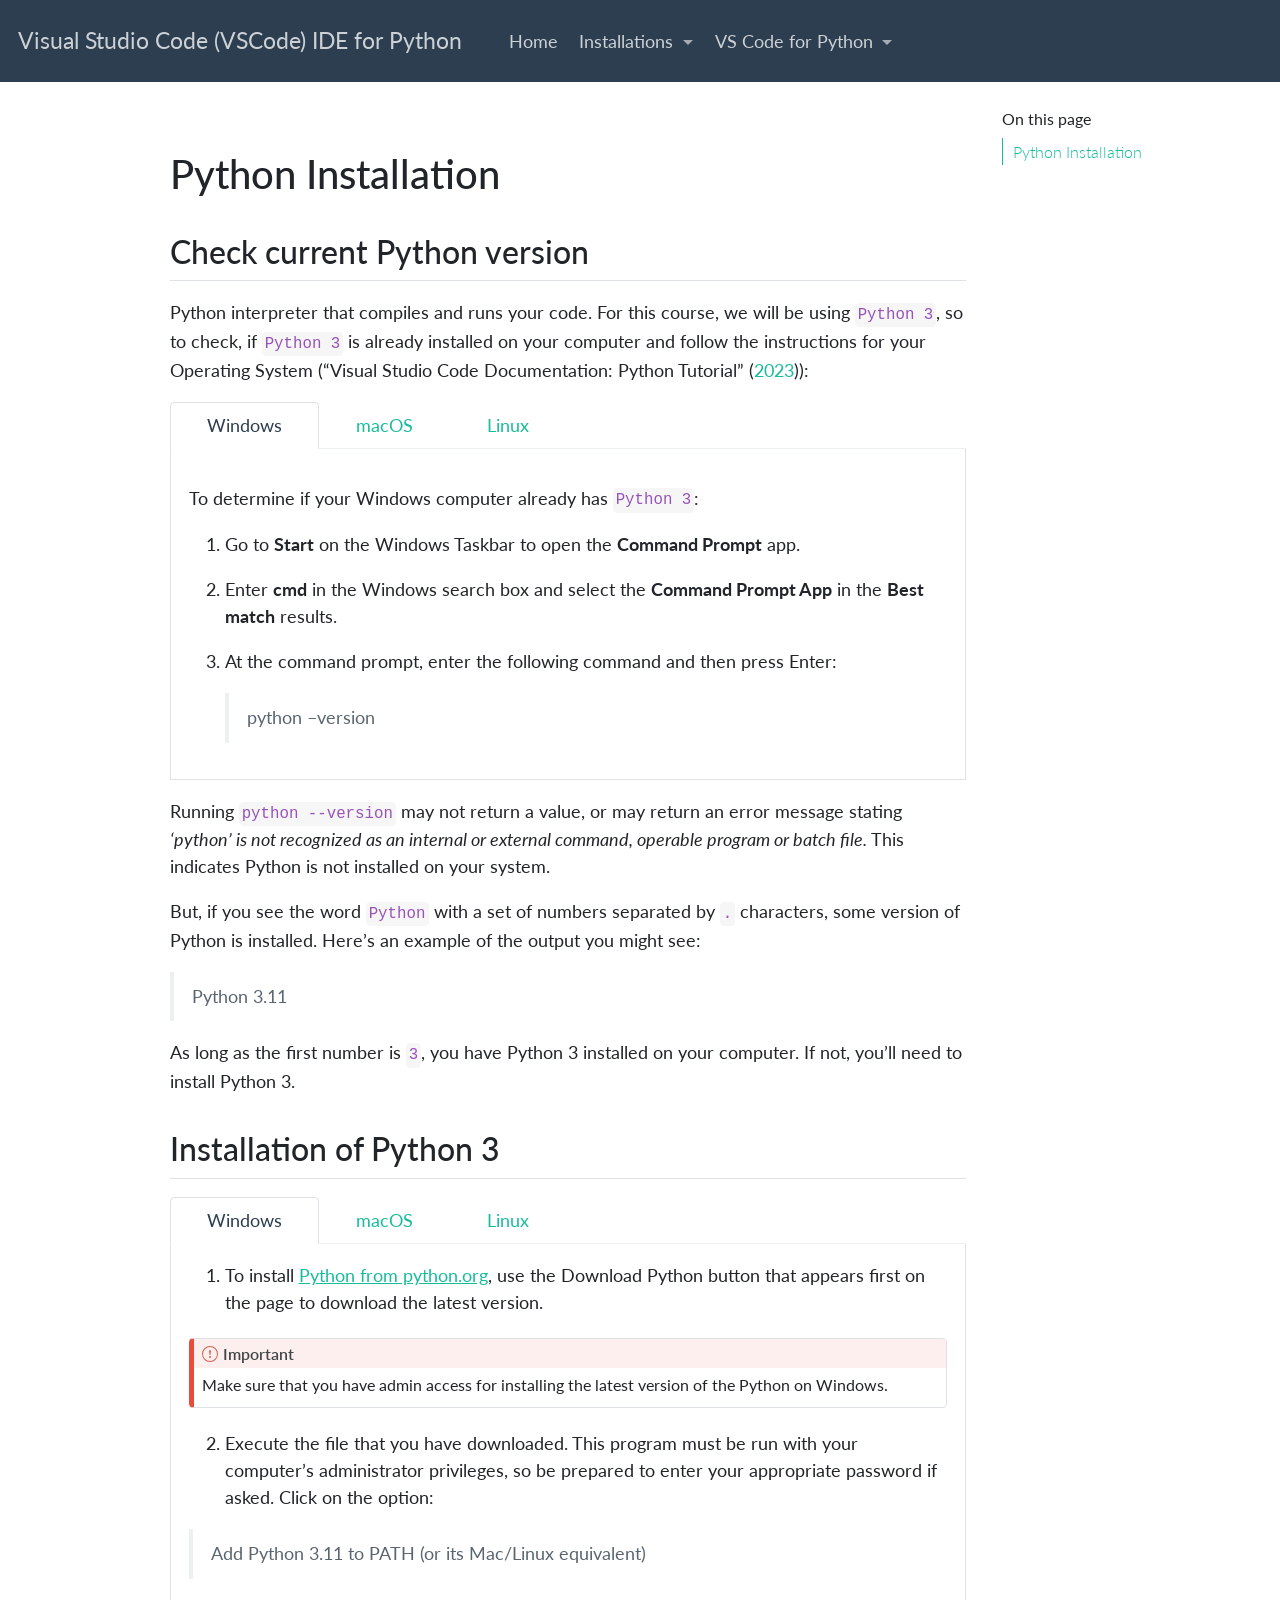
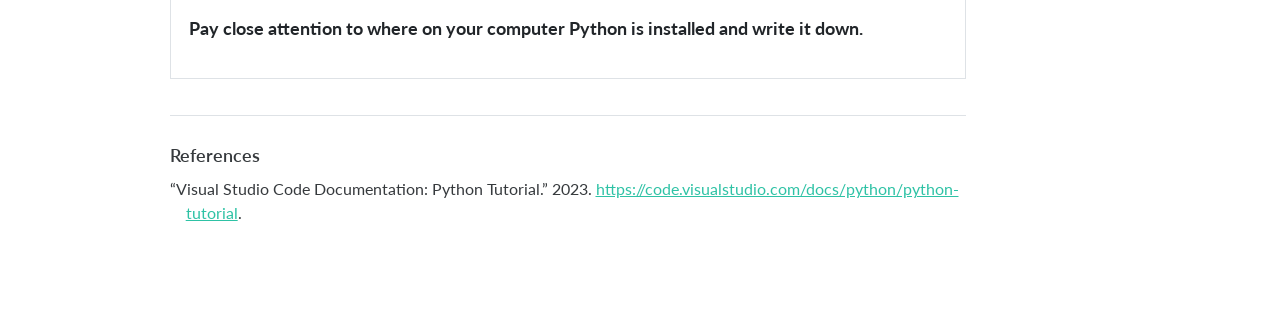
==== commit fb84effd: "updates" ====
--- a/docs/python.html
+++ b/docs/python.html
@@ -19,6 +19,25 @@
   width: 0.8em;
   margin: 0 0.8em 0.2em -1.6em;
   vertical-align: middle;
+}
+div.csl-bib-body { }
+div.csl-entry {
+  clear: both;
+}
+.hanging div.csl-entry {
+  margin-left:2em;
+  text-indent:-2em;
+}
+div.csl-left-margin {
+  min-width:2em;
+  float:left;
+}
+div.csl-right-inline {
+  margin-left:2em;
+  padding-left:1em;
+}
+div.csl-indent {
+  margin-left: 2em;
 }
 </style>
 
@@ -144,27 +163,25 @@
 <h1>Python Installation</h1>
 <section id="check-current-python-version" class="level2">
 <h2 class="anchored" data-anchor-id="check-current-python-version">Check current Python version</h2>
-<p>Before you can begin writing Python code, you’ll need the Python interpreter that compiles and runs your code, and a code editor with features that can help you write Python code.</p>
-<p>We will be using Python 3 for this course, so to check, Python 3 installed on my computer already, and follow the instructions for your Operating System:</p>
+<p>Python interpreter that compiles and runs your code. For this course, we will be using <code>Python 3</code>, so to check, if <code>Python 3</code> is already installed on your computer and follow the instructions for your Operating System (<span class="citation" data-cites="VSCodePythonTutorial"><span>“<span>Visual Studio Code Documentation: Python Tutorial</span>”</span> (<a href="#ref-VSCodePythonTutorial" role="doc-biblioref">2023</a>)</span>):</p>
 <div class="panel-tabset">
 <ul class="nav nav-tabs" role="tablist"><li class="nav-item" role="presentation"><a class="nav-link active" id="tabset-1-1-tab" data-bs-toggle="tab" data-bs-target="#tabset-1-1" role="tab" aria-controls="tabset-1-1" aria-selected="true">Windows</a></li><li class="nav-item" role="presentation"><a class="nav-link" id="tabset-1-2-tab" data-bs-toggle="tab" data-bs-target="#tabset-1-2" role="tab" aria-controls="tabset-1-2" aria-selected="false">macOS</a></li><li class="nav-item" role="presentation"><a class="nav-link" id="tabset-1-3-tab" data-bs-toggle="tab" data-bs-target="#tabset-1-3" role="tab" aria-controls="tabset-1-3" aria-selected="false">Linux</a></li></ul>
 <div class="tab-content">
 <div id="tabset-1-1" class="tab-pane active" role="tabpanel" aria-labelledby="tabset-1-1-tab">
-<p>To determine if your Windows computer already has Python 3:</p>
+<p>To determine if your Windows computer already has <code>Python 3</code>:</p>
 <ol type="1">
-<li><p>To open the <strong>Command Prompt</strong> app, go to <strong>Start</strong> on the Windows Taskbar.</p></li>
+<li><p>Go to <strong>Start</strong> on the Windows Taskbar to open the <strong>Command Prompt</strong> app.</p></li>
 <li><p>Enter <strong>cmd</strong> in the Windows search box and select the <strong>Command Prompt App</strong> in the <strong>Best match</strong> results.</p></li>
-<li><p>Enter the following command and then press Enter:</p>
+<li><p>At the command prompt, enter the following command and then press Enter:</p>
 <blockquote class="blockquote">
 <p>python –version</p>
 </blockquote></li>
 </ol>
 </div>
 <div id="tabset-1-2" class="tab-pane" role="tabpanel" aria-labelledby="tabset-1-2-tab">
-<p>To determine if your macOS computer already has Python 3 installed:</p>
+<p>To determine if your macOS computer already has <code>Python 3</code> installed:</p>
 <ol type="1">
 <li><p>Open the Terminal app by pressing <code>Command + Spacebar key</code> combination to search by using Spotlight.</p></li>
-<li><p>In the search box, enter <strong>Terminal</strong>. In the results set select <strong>Terminal app</strong>, and then press Return to start the app.</p></li>
 <li><p>At the command prompt, enter the following command:</p></li>
 </ol>
 <blockquote class="blockquote">
@@ -172,10 +189,10 @@
 </blockquote>
 </div>
 <div id="tabset-1-3" class="tab-pane" role="tabpanel" aria-labelledby="tabset-1-3-tab">
-<p>Python is pre-installed on most Linux distributions (like Ubuntu). To determine if your Linux computer already has Python 3 installed:</p>
+<p>Python is pre-installed on most Linux distributions (like Ubuntu). To determine if your Linux computer already has <code>Python 3</code> installed:</p>
 <ol type="1">
 <li><p>Open a Linux terminal session.</p></li>
-<li><p>Enter the following command and then press Enter.</p></li>
+<li><p>At the command prompt, enter the following command and then press Enter:</p></li>
 </ol>
 <blockquote class="blockquote">
 <p>python –version</p>
@@ -184,29 +201,16 @@
 </div>
 </div>
 <div class="{callout-note}">
-<p>Running <code>python --version</code> may not return a value, or may return an error message stating <em>‘python’ is not recognized as an internal or external command, operable program or batch file.</em> This indicates Python is not installed on your Windows system.</p>
+<p>Running <code>python --version</code> may not return a value, or may return an error message stating <em>‘python’ is not recognized as an internal or external command, operable program or batch file.</em> This indicates Python is not installed on your system.</p>
 <p>But, if you see the word <code>Python</code> with a set of numbers separated by <code>.</code> characters, some version of Python is installed. Here’s an example of the output you might see:</p>
 <blockquote class="blockquote">
 <p>Python 3.11</p>
 </blockquote>
 </div>
-<p>As long as the first number is <code>3</code>, you have Python 3 installed on your computer. If not, you’ll need to install Python 3. We’ll walk you through installation of Python 3 in the next section.</p>
+<p>As long as the first number is <code>3</code>, you have Python 3 installed on your computer. If not, you’ll need to install Python 3.</p>
 </section>
 <section id="installation-of-python-3" class="level2">
 <h2 class="anchored" data-anchor-id="installation-of-python-3">Installation of Python 3</h2>
-<div class="callout-note callout callout-style-default callout-captioned">
-<div class="callout-header d-flex align-content-center">
-<div class="callout-icon-container">
-<i class="callout-icon"></i>
-</div>
-<div class="callout-caption-container flex-fill">
-Note
-</div>
-</div>
-<div class="callout-body-container callout-body">
-<p>At the time of writing this document, Python 3.11 was the latest version available, so instructions here refer to that version. Install the latest version of Python that is available for your operating system. If you install a different version, the button labels and the filenames may differ slightly from the installation instructions.</p>
-</div>
-</div>
 <div class="panel-tabset">
 <ul class="nav nav-tabs" role="tablist"><li class="nav-item" role="presentation"><a class="nav-link active" id="tabset-2-1-tab" data-bs-toggle="tab" data-bs-target="#tabset-2-1" role="tab" aria-controls="tabset-2-1" aria-selected="true">Windows</a></li><li class="nav-item" role="presentation"><a class="nav-link" id="tabset-2-2-tab" data-bs-toggle="tab" data-bs-target="#tabset-2-2" role="tab" aria-controls="tabset-2-2" aria-selected="false">macOS</a></li><li class="nav-item" role="presentation"><a class="nav-link" id="tabset-2-3-tab" data-bs-toggle="tab" data-bs-target="#tabset-2-3" role="tab" aria-controls="tabset-2-3" aria-selected="false">Linux</a></li></ul>
 <div class="tab-content">
@@ -214,13 +218,13 @@
 <ol type="1">
 <li>To install <a href="https://www.python.org/downloads/">Python from python.org</a>, use the Download Python button that appears first on the page to download the latest version.</li>
 </ol>
-<div class="callout-note callout callout-style-default callout-captioned">
+<div class="callout-important callout callout-style-default callout-captioned">
 <div class="callout-header d-flex align-content-center">
 <div class="callout-icon-container">
 <i class="callout-icon"></i>
 </div>
 <div class="callout-caption-container flex-fill">
-Note
+Important
 </div>
 </div>
 <div class="callout-body-container callout-body">
@@ -258,10 +262,15 @@
 </div>
 
 
+
 </section>
 </section>
 
-</main> <!-- /main -->
+<div id="quarto-appendix" class="default"><section class="quarto-appendix-contents" role="doc-bibliography"><h2 class="anchored quarto-appendix-heading">References</h2><div id="refs" class="references csl-bib-body hanging-indent" role="doc-bibliography">
+<div id="ref-VSCodePythonTutorial" class="csl-entry" role="doc-biblioentry">
+<span>“<span>Visual Studio Code Documentation: Python Tutorial</span>.”</span> 2023. <a href="https://code.visualstudio.com/docs/python/python-tutorial" class="uri">https://code.visualstudio.com/docs/python/python-tutorial</a>.
+</div>
+</div></section></div></main> <!-- /main -->
 <script id="quarto-html-after-body" type="application/javascript">
 window.document.addEventListener("DOMContentLoaded", function (event) {
   const toggleBodyColorMode = (bsSheetEl) => {
